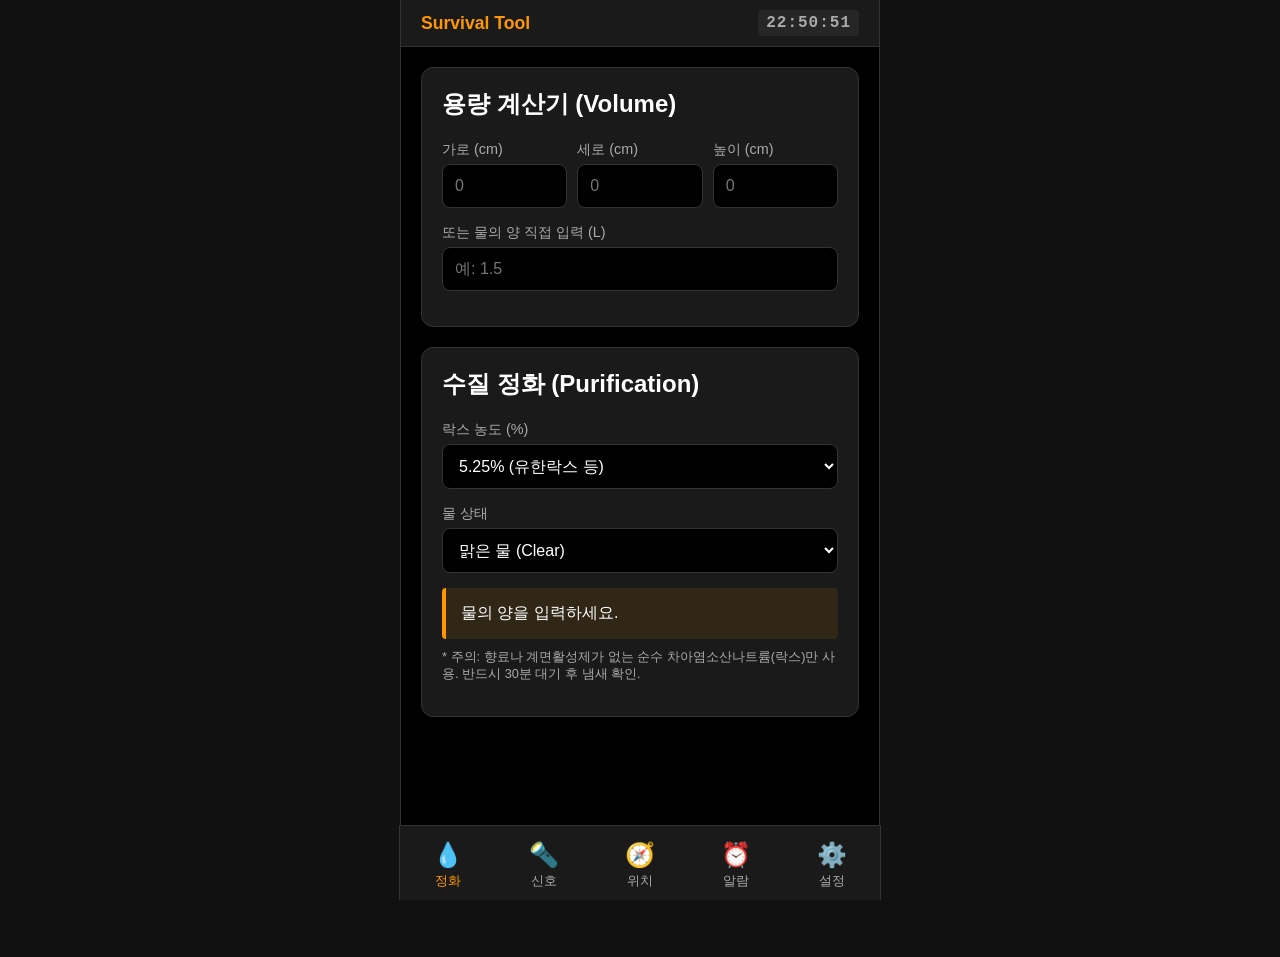
==== Survival_tool/index.html @ 7bf798a5 "Move Survival_tool contents to its own folder in Product-Builder_No2" ====
<!DOCTYPE html>
<html lang="ko">

<head>
    <meta charset="UTF-8">
    <meta name="viewport" content="width=device-width, initial-scale=1.0, maximum-scale=1.0, user-scalable=no">
    <title>All-in-One Survival Web Tool</title>
    <meta name="theme-color" content="#1a1a1a">
    <link rel="manifest" href="manifest.json">
    <style>
        :root {
            --bg-color: #000000;
            --surface-color: #1a1a1a;
            --primary-color: #ff9800;
            --text-primary: #ffffff;
            --text-secondary: #aaaaaa;
            --border-color: #333333;
            --danger-color: #f44336;
        }

        /* 토스트 알림 */
        .toast-container {
            position: fixed;
            top: 80px;
            left: 50%;
            transform: translateX(-50%);
            z-index: 10000;
            pointer-events: none;
        }

        .toast {
            background: rgba(255, 152, 0, 0.95);
            color: #000;
            padding: 12px 24px;
            border-radius: 10px;
            font-weight: bold;
            font-size: 1rem;
            text-align: center;
            margin-bottom: 8px;
            animation: toastIn 0.25s ease-out forwards;
            box-shadow: 0 4px 20px rgba(255, 152, 0, 0.4);
            pointer-events: auto;
            cursor: pointer;
            transition: opacity 0.3s, transform 0.3s;
        }

        @keyframes toastIn {
            from {
                opacity: 0;
                transform: translateY(-20px);
            }

            to {
                opacity: 1;
                transform: translateY(0);
            }
        }

        @keyframes toastOut {
            from {
                opacity: 1;
            }

            to {
                opacity: 0;
                transform: translateY(-20px);
            }
        }

        body {
            margin: 0;
            padding: 0;
            background-color: var(--bg-color);
            color: var(--text-primary);
            font-family: -apple-system, BlinkMacSystemFont, "Segoe UI", Roboto, Helvetica, Arial, sans-serif;
            padding-bottom: 70px;
            overflow-x: hidden;
            transition: background-color 0.1s;
        }

        .flash-active {
            background-color: #ffffff !important;
            color: #000000 !important;
        }

        .strobe-overlay {
            position: fixed;
            top: 0;
            left: 0;
            width: 100vw;
            height: 100vh;
            background-color: #000000;
            z-index: 9999;
            display: none;
            cursor: pointer;
        }

        .strobe-overlay.active {
            display: block;
        }

        .strobe-overlay.flash {
            background-color: #ffffff;
        }

        h1,
        h2,
        h3 {
            margin-top: 0;
        }

        header {
            background-color: var(--surface-color);
            padding: 10px 20px;
            border-bottom: 1px solid var(--border-color);
            position: sticky;
            top: 0;
            z-index: 100;
            max-width: 480px;
            margin: 0 auto;
            box-sizing: border-box;
        }

        .header-inner {
            display: flex;
            justify-content: space-between;
            align-items: center;
        }

        header h1 {
            margin: 0;
            font-size: 1.1rem;
            color: var(--primary-color);
            white-space: nowrap;
        }

        .header-clock {
            font-family: 'Courier New', Courier, monospace;
            font-size: 1rem;
            color: var(--text-secondary);
            font-weight: bold;
            background: rgba(255, 255, 255, 0.05);
            padding: 4px 8px;
            border-radius: 4px;
            letter-spacing: 1px;
        }

        .container {
            padding: 20px;
            max-width: 480px;
            margin: 0 auto;
            box-sizing: border-box;
        }

        .tab-content {
            display: none;
        }

        .tab-content.active {
            display: block;
        }

        .card {
            background-color: var(--surface-color);
            border-radius: 12px;
            padding: 20px;
            margin-bottom: 20px;
            border: 1px solid var(--border-color);
        }

        .form-group {
            margin-bottom: 15px;
        }

        label {
            display: block;
            margin-bottom: 5px;
            color: var(--text-secondary);
            font-size: 0.9rem;
        }

        input,
        select {
            width: 100%;
            padding: 12px;
            background-color: var(--bg-color);
            border: 1px solid var(--border-color);
            color: var(--text-primary);
            border-radius: 8px;
            box-sizing: border-box;
            font-size: 1rem;
        }

        input:focus,
        select:focus {
            outline: none;
            border-color: var(--primary-color);
        }

        /* 숫자 입력 화살표 제거 */
        input::-webkit-outer-spin-button,
        input::-webkit-inner-spin-button {
            -webkit-appearance: none;
            margin: 0;
        }

        input[type=number] {
            -moz-appearance: textfield;
            appearance: textfield;
        }

        button {
            background-color: var(--primary-color);
            color: #000;
            border: none;
            padding: 12px 20px;
            border-radius: 8px;
            font-size: 1rem;
            font-weight: bold;
            cursor: pointer;
            width: 100%;
            margin-top: 10px;
            box-sizing: border-box;
        }

        button:active {
            opacity: 0.8;
        }

        button.danger {
            background-color: var(--danger-color);
            color: #fff;
        }

        button.secondary {
            background-color: var(--surface-color);
            color: var(--primary-color);
            border: 1px solid var(--primary-color);
        }

        .result-box {
            margin-top: 15px;
            padding: 15px;
            background-color: rgba(255, 152, 0, 0.1);
            border-left: 4px solid var(--primary-color);
            border-radius: 4px;
        }

        .bottom-nav {
            position: fixed;
            bottom: 0;
            left: 50%;
            transform: translateX(-50%);
            width: 100%;
            max-width: 480px;
            background-color: var(--surface-color);
            display: flex;
            justify-content: space-around;
            border-top: 1px solid var(--border-color);
            z-index: 100;
            padding: 5px 0;
            padding-bottom: env(safe-area-inset-bottom, 5px);
        }

        .nav-item {
            background: none;
            border: none;
            color: var(--text-secondary);
            font-size: 0.8rem;
            padding: 10px;
            flex-grow: 1;
            display: flex;
            flex-direction: column;
            align-items: center;
            gap: 4px;
            margin: 0;
            font-weight: normal;
        }

        .nav-item.active {
            color: var(--primary-color);
        }

        .nav-icon {
            font-size: 1.5rem;
        }

        .flex-row {
            display: flex;
            gap: 10px;
        }

        .flex-row > div {
            flex: 1;
        }

        .compass-circle {
            width: 220px;
            height: 220px;
            border: 8px solid #2a2a2a;
            border-radius: 50%;
            margin: 30px auto;
            position: relative;
            background: #111;
            box-shadow: 0 10px 25px rgba(0,0,0,0.5), inset 0 0 15px rgba(255,255,255,0.05);
            display: flex;
            align-items: center;
            justify-content: center;
        }

        .compass-rose {
            position: absolute;
            width: 100%;
            height: 100%;
            border-radius: 50%;
            transition: transform 0.1s ease-out;
            pointer-events: none;
        }

        .compass-rose::before {
            content: "N";
            position: absolute;
            top: 10px;
            left: 50%;
            transform: translateX(-50%);
            color: var(--danger-color);
            font-weight: 900;
            font-size: 1.2rem;
        }

        .compass-rose::after {
            content: "S";
            position: absolute;
            bottom: 10px;
            left: 50%;
            transform: translateX(-50%);
            color: #fff;
            font-weight: 900;
            font-size: 1.2rem;
        }

        .compass-rose .east {
            position: absolute;
            right: 10px;
            top: 50%;
            transform: translateY(-50%);
            color: #fff;
            font-weight: 900;
            font-size: 1.2rem;
        }

        .compass-rose .west {
            position: absolute;
            left: 10px;
            top: 50%;
            transform: translateY(-50%);
            color: #fff;
            font-weight: 900;
            font-size: 1.2rem;
        }

        /* 고정 바늘 (상단 가이드) */
        .compass-needle {
            position: absolute;
            top: -15px;
            left: 50%;
            transform: translateX(-50%);
            width: 4px;
            height: 30px;
            background: var(--primary-color);
            z-index: 10;
            border-radius: 2px;
            box-shadow: 0 0 10px var(--primary-color);
        }

        #compass_text {
            position: absolute;
            z-index: 11;
            background: rgba(0,0,0,0.6);
            padding: 4px 10px;
            border-radius: 20px;
            font-size: 1.2rem;
            border: 1px solid rgba(255,255,255,0.2);
            color: var(--primary-color);
        }

        /* 데스크톱 보더 구별선 */
        @media (min-width: 520px) {
            body { background-color: #111; }
            .container {
                border-left: 1px solid var(--border-color);
                border-right: 1px solid var(--border-color);
                min-height: calc(100vh - 60px);
                background-color: var(--bg-color);
            }
            .bottom-nav {
                border-left: 1px solid var(--border-color);
                border-right: 1px solid var(--border-color);
            }
            header {
                border-left: 1px solid var(--border-color);
                border-right: 1px solid var(--border-color);
            }
        }

        /* 다중 알람 스타일 */
        .alarm-item {
            display: flex;
            align-items: center;
            background: rgba(255,255,255,0.05);
            padding: 10px;
            border-radius: 8px;
            margin-bottom: 8px;
            border: 1px solid var(--border-color);
            gap: 10px;
        }
        .alarm-item.dragging {
            opacity: 0.5;
            background: var(--surface-color);
        }
        .alarm-info {
            flex: 1;
            pointer-events: none;
        }
        .alarm-time {
            font-size: 1.1rem;
            font-weight: bold;
            color: var(--primary-color);
        }
        .alarm-settings-summary {
            font-size: 0.75rem;
            color: var(--text-secondary);
        }
        .drag-handle {
            cursor: grab;
            color: var(--text-secondary);
            font-size: 1.2rem;
            padding: 5px;
            user-select: none;
        }
        .drag-handle:active {
            cursor: grabbing;
        }
        .alarm-checkbox {
            width: 20px !important;
            height: 20px;
            margin: 0;
            cursor: pointer;
        }
    </style>
</head>

<body>
    <!-- 스트로보 전체 화면 오버레이 -->
    <div id="strobe_overlay" class="strobe-overlay" onclick="stopSignal()">
        <div id="strobe_text" style="position:absolute; top:40%; left:50%; transform:translate(-50%, -50%); color:#888; font-size:2.5rem; text-align:center; pointer-events:none; font-weight:bold; letter-spacing: 5px; word-break: keep-all; width:90%;"></div>
        <div style="position:absolute; top:60%; left:50%; transform:translate(-50%, -50%); color:#888; font-size:1.2rem; text-align:center; pointer-events:none; font-weight:bold;">화면을 터치하면 꺼집니다.</div>
    </div>

    <header>
        <div class="header-inner">
            <h1>Survival Tool</h1>
            <div id="current_time" class="header-clock">00:00:00</div>
        </div>
    </header>

    <div class="container">
        <!-- 1. 정화 & 용량 계산기 -->
        <div id="tab-water" class="tab-content active">
            <div class="card">
                <h2>용량 계산기 (Volume)</h2>
                <div class="flex-row">
                    <div class="form-group">
                        <label>가로 (cm)</label>
                        <input type="number" id="w_w" placeholder="0" oninput="saveAndCalcWater()">
                    </div>
                    <div class="form-group">
                        <label>세로 (cm)</label>
                        <input type="number" id="w_l" placeholder="0" oninput="saveAndCalcWater()">
                    </div>
                    <div class="form-group">
                        <label>높이 (cm)</label>
                        <input type="number" id="w_h" placeholder="0" oninput="saveAndCalcWater()">
                    </div>
                </div>
                <div class="form-group">
                    <label>또는 물의 양 직접 입력 (L)</label>
                    <input type="number" id="w_v" placeholder="예: 1.5" oninput="saveAndCalcWater(true)">
                </div>
            </div>

            <div class="card">
                <h2>수질 정화 (Purification)</h2>
                <div class="form-group">
                    <label>락스 농도 (%)</label>
                    <select id="w_c" onchange="saveAndCalcWater()">
                        <option value="4">4% (일반 가정용)</option>
                        <option value="5">5% (표준 가정용)</option>
                        <option value="5.25" selected>5.25% (유한락스 등)</option>
                        <option value="10">10%</option>
                    </select>
                </div>
                <div class="form-group">
                    <label>물 상태</label>
                    <select id="w_s" onchange="saveAndCalcWater()">
                        <option value="1">맑은 물 (Clear)</option>
                        <option value="2">탁한 물 (Cloudy)</option>
                    </select>
                </div>

                <div class="result-box" id="water_result">
                    물의 양을 입력하세요.
                </div>
                <p style="font-size: 0.8rem; color: var(--text-secondary); margin-top:10px;">* 주의: 향료나 계면활성제가 없는 순수 차아염소산나트륨(락스)만 사용. 반드시 30분 대기 후 냄새 확인.</p>
            </div>
        </div>

        <!-- 2. 신호 및 통신 -->
        <div id="tab-signal" class="tab-content">
            <div class="card">
                <h2>모스부호 (Morse Code)</h2>
                <div class="form-group">
                    <label>텍스트 입력 (영문/숫자)</label>
                    <input type="text" id="s_text" value="SOS" oninput="saveInputs()" onfocus="if(this.value==='SOS')this.value=''" style="text-transform: uppercase;">
                </div>
                <div class="form-group">
                    <label style="display:inline-flex; align-items:center; gap:6px; cursor:pointer; border:1px solid var(--border-color); border-radius:8px; padding:10px 14px; white-space:nowrap;"><input type="checkbox" id="s_repeat" onchange="saveInputs()">반복 재생 (Loop)</label>
                </div>
                <div class="result-box" id="s_morse_result" style="font-size: 1.5rem; letter-spacing: 2px; word-wrap: break-word;"></div>
                
                <div class="flex-row">
                    <button onclick="playMorse(false)">🎵 Sound</button>
                    <button onclick="playMorse(true)">💡 Light</button>
                </div>
                <button class="secondary" onclick="stopSignal()">⏹ STOP</button>
            </div>

            <div class="card">
                <h2>긴급 스트로보 (Strobe)</h2>
                <button class="danger" onclick="toggleStrobe()" id="btn_strobe">🚨 SOS 스트로보 시작</button>
                <p style="font-size: 0.8rem; color: var(--text-secondary); margin-top:10px;">* 경고: 광과민성 발작을 유발할 수 있습니다. (Wake Lock 작동)</p>
            </div>

            <div class="card">
                <h2>비콘 모드 (Beacon)</h2>
                <div class="flex-row">
                    <div class="form-group">
                        <label>간격 (초)</label>
                        <input type="number" id="s_beacon_interval" value="3" min="1" oninput="saveInputs()">
                    </div>
                    <div class="form-group">
                        <label>횟수 (회)</label>
                        <input type="number" id="s_beacon_count" value="1" min="1" oninput="saveInputs()">
                    </div>
                </div>
                <button class="secondary" onclick="toggleBeacon()" id="btn_beacon">📡 비콘 모드 시작</button>
                <p style="font-size: 0.8rem; color: var(--text-secondary); margin-top:10px;">* 위치 표시를 위해 일정 간격으로 강력한 섬광을 내보냅니다.</p>
            </div>
        </div>

        <!-- 3. 천체 및 위치 -->
        <div id="tab-nav" class="tab-content">
            <div class="card">
                <h2>디지털 나침반</h2>
                <div class="compass-circle">
                    <div class="compass-needle"></div>
                    <div class="compass-rose" id="compass_rose">
                        <div class="east">E</div>
                        <div class="west">W</div>
                    </div>
                    <span id="compass_text">---°</span>
                </div>
                <button onclick="startCompass()" id="btn_compass">나침반 (권한요청)</button>
            </div>

            <div class="card">
                <h2>일출/일몰 & 월출/월몰</h2>
                <div class="flex-row">
                    <div class="form-group">
                        <label>위도 (Latitude)</label>
                        <input type="number" id="n_lat" placeholder="37.56" oninput="saveInputs()">
                    </div>
                    <div class="form-group">
                        <label>경도 (Longitude)</label>
                        <input type="number" id="n_lng" placeholder="126.97" oninput="saveInputs()">
                    </div>
                </div>
                <button class="secondary" onclick="getLocation()">📍 현재 위치</button>
                <button onclick="calcSunMoon()">계산하기</button>
                <div class="result-box" id="sun_result">
                    위치 정보를 입력하세요.
                </div>
            </div>

            <div class="card">
                <h2>단위 변환기</h2>
                <div class="form-group">
                    <label>분류</label>
                    <select id="c_category" onchange="updateUnitOptions()">
                        <option value="temp">온도 (Temperature)</option>
                        <option value="length">거리 (Length)</option>
                        <option value="weight">무게 (Weight)</option>
                        <option value="volume">부피 (Volume)</option>
                    </select>
                </div>
                <div class="flex-row" style="align-items: center;">
                    <div class="form-group" style="margin-bottom:0; flex:1;">
                        <input type="number" id="c_val_from" placeholder="값" oninput="convertUnit()">
                    </div>
                    <div class="form-group" style="margin-bottom:0; flex:1;">
                        <select id="c_unit_from" onchange="convertUnit()"></select>
                    </div>
                </div>
                <div style="text-align:center; padding: 10px 0; color:var(--primary-color);">▼</div>
                <div class="flex-row" style="align-items: center;">
                    <div class="form-group" style="margin-bottom:0; flex:1;">
                        <input type="text" id="c_val_to" placeholder="결과" readonly style="background-color:var(--surface-color);">
                    </div>
                    <div class="form-group" style="margin-bottom:0; flex:1;">
                        <select id="c_unit_to" onchange="convertUnit()"></select>
                    </div>
                </div>
            </div>
        </div>

        <!-- 4. 알람 시스템 -->
        <div id="tab-alert" class="tab-content">
            <div class="card">
                <h2>⏱ 타이머 (Timer)</h2>
                <div class="flex-row">
                    <div class="form-group" style="flex: 1;">
                        <label>시</label>
                        <input type="number" id="a_h" value="0" min="0" oninput="saveInputs()">
                    </div>
                    <div class="form-group" style="flex: 1;">
                        <label>분</label>
                        <input type="number" id="a_m" value="0" min="0" oninput="saveInputs()">
                    </div>
                    <div class="form-group" style="flex: 1;">
                        <label>초</label>
                        <input type="number" id="a_s" value="0" min="0" oninput="saveInputs()">
                    </div>
                    <div class="form-group" style="flex: 1.5;">
                        <label style="white-space: nowrap;">알람길이(초)</label>
                        <input type="number" id="t_duration" value="2" min="1" oninput="saveInputs()">
                    </div>
                </div>
                <div class="flex-row" style="margin-top:10px;">
                    <div class="form-group" style="flex:1;">
                        <label>소리</label>
                        <select id="t_sound" onchange="saveInputs()">
                            <option value="none">음소거</option>
                            <option value="siren" selected>사이렌</option>
                            <option value="beep_fast">빠른 비프음</option>
                            <option value="beep_slow">느린 비프음</option>
                        </select>
                    </div>
                    <div class="form-group" style="flex:1;">
                        <label>진동</label>
                        <select id="t_vibe" onchange="saveInputs()">
                            <option value="none">진동 끄기</option>
                            <option value="long" selected>긴 진동</option>
                            <option value="short">짧은 진동</option>
                            <option value="sos">SOS 패턴</option>
                        </select>
                    </div>
                </div>
                <div class="flex-row" style="margin-top:10px; align-items: center;">
                    <label style="display:inline-flex; align-items:center; gap:6px; cursor:pointer; border:1px solid var(--border-color); border-radius:8px; padding:10px 14px; white-space:nowrap; flex:none;"><input type="checkbox" id="a_repeat" onchange="saveInputs()">반복설정</label>
                    <div class="form-group" style="margin-bottom:0; flex:1; margin-left:10px;">
                        <label style="font-size:0.75rem; margin-bottom:2px;">인터벌(초)</label>
                        <input type="number" id="t_interval" value="0" min="0" oninput="saveInputs()" style="padding: 8px;">
                    </div>
                </div>
                <div class="result-box" id="timer_display_box" style="font-size: 2rem; text-align: center; font-weight: bold; display: flex; align-items: center; justify-content: center; gap: 15px;">
                    <span id="timer_status" style="font-size: 0.9rem; color: var(--text-secondary); letter-spacing: 1px;">READY</span>
                    <span id="timer_display">00:00:00</span>
                </div>
                <div class="flex-row">
                    <button onclick="startTimer()" id="btn_timer_start">시작</button>
                    <button class="secondary" onclick="stopTimer()" style="white-space:nowrap;">정지/초기화</button>
                    <button class="secondary" onclick="playAlarmSound('timer', true)" style="width:auto; flex:none; padding:12px 14px;">🔊</button>
                </div>
            </div>

            <div class="card">
                <h2>⏰ 특정 시간 알람</h2>
                <div class="flex-row">
                    <div class="form-group" style="flex:2;">
                        <label>시간 설정</label>
                        <input type="time" id="a_time" oninput="saveInputs()">
                    </div>
                    <div class="form-group" style="flex:1;">
                        <label style="white-space: nowrap;">알람길이(초)</label>
                        <input type="number" id="a_duration" value="2" min="1" oninput="saveInputs()">
                    </div>
                </div>
                <div class="flex-row" style="margin-top:10px;">
                    <div class="form-group" style="flex:1;">
                        <label>소리</label>
                        <select id="a_sound" onchange="saveInputs()">
                            <option value="none">음소거</option>
                            <option value="siren">사이렌</option>
                            <option value="beep_fast" selected>빠른 비프음</option>
                            <option value="beep_slow">느린 비프음</option>
                        </select>
                    </div>
                    <div class="form-group" style="flex:1;">
                        <label>진동</label>
                        <select id="a_vibe" onchange="saveInputs()">
                            <option value="none">진동 끄기</option>
                            <option value="long">긴 진동</option>
                            <option value="short" selected>짧은 진동</option>
                            <option value="sos">SOS 패턴</option>
                        </select>
                    </div>
                </div>
                <div class="flex-row">
                    <button onclick="addAlarm()" style="flex:1;">➕ 추가</button>
                    <button class="danger" onclick="deleteSelectedAlarms()" style="flex:1;">🗑 삭제</button>
                    <button class="secondary" onclick="playAlarmSound('alarm', true)" style="width:auto; flex:none; padding:12px 14px;">🔊</button>
                </div>
                <div id="alarm_list" style="margin-top:15px;"></div>
                <div class="result-box" id="alarm_status" style="display:none;"></div>
            </div>
        </div>

        <!-- 5. 설정 및 백업 (Settings) -->
        <div id="tab-settings" class="tab-content">
            <div class="card">
                <h2>데이터 백업 및 복구</h2>
                <p style="font-size: 0.9rem; color: var(--text-secondary);">인터넷 연결이 끊겼을 때를 대비해 설정과 위치 정보를 기기에 백업합니다.</p>
                <button onclick="exportData()">💾 JSON 내보내기 (Export)</button>
                <button class="secondary" onclick="document.getElementById('import_file').click()">📂 JSON 가져오기 (Import)</button>
                <input type="file" id="import_file" style="display: none;" accept=".json" onchange="importData(event)">
            </div>

            <div class="card">
                <h2>초기화</h2>
                <button class="danger" onclick="clearData()">⚠️ 로컬 데이터 삭제</button>
            </div>

            <div style="text-align:center; color:var(--text-secondary); font-size:0.8rem; margin-top:20px;">
                Offline First Web Tool<br>No CDN, No External Requests.
            </div>
        </div>
    </div>

    <!-- 하단 탭 바 -->
    <nav class="bottom-nav">
        <button class="nav-item active" onclick="switchTab('tab-water', this)">
            <span class="nav-icon">💧</span>
            <span>정화</span>
        </button>
        <button class="nav-item" onclick="switchTab('tab-signal', this)">
            <span class="nav-icon">🔦</span>
            <span>신호</span>
        </button>
        <button class="nav-item" onclick="switchTab('tab-nav', this)">
            <span class="nav-icon">🧭</span>
            <span>위치</span>
        </button>
        <button class="nav-item" onclick="switchTab('tab-alert', this)">
            <span class="nav-icon">⏰</span>
            <span>알람</span>
        </button>
        <button class="nav-item" onclick="switchTab('tab-settings', this)">
            <span class="nav-icon">⚙️</span>
            <span>설정</span>
        </button>
    </nav>

    <!-- 오디오 컨텍스트용 -->
    <script>
        // === 서비스 워커 등록 (PWA) ===
        if ('serviceWorker' in navigator) {
            window.addEventListener('load', () => {
                navigator.serviceWorker.register('./sw.js').catch(err => console.log('SW failed', err));
            });
        }

        // === 실시간 시계 (24H) ===
        function updateClock() {
            const now = new Date();
            const h = String(now.getHours()).padStart(2, '0');
            const m = String(now.getMinutes()).padStart(2, '0');
            const s = String(now.getSeconds()).padStart(2, '0');
            const timeStr = `${h}:${m}:${s}`;
            const clockEl = document.getElementById('current_time');
            if (clockEl) clockEl.innerText = timeStr;
        }
        setInterval(updateClock, 1000);
        updateClock();

        // === 상태 관리 (LocalStorage) ===
        let appData = {};
        const DATA_KEY = 'survival_data';

        function loadData() {
            const saved = localStorage.getItem(DATA_KEY);
            if (saved) {
                try {
                    appData = JSON.parse(saved);
                    appData.alarms = appData.alarms || [];
                    const inputs = ['w_w', 'w_l', 'w_h', 'w_v', 'w_c', 'w_s', 's_text', 'n_lat', 'n_lng', 'c_category', 'c_val_from', 'a_h', 'a_m', 'a_s', 'a_time', 't_sound', 't_vibe', 'a_sound', 'a_vibe', 't_duration', 'a_duration', 't_interval', 's_beacon_interval', 's_beacon_count'];
                    inputs.forEach(id => {
                        if (appData[id] !== undefined) {
                            const el = document.getElementById(id);
                            if (el) el.value = appData[id];
                        }
                    });
                    if (appData['a_repeat'] !== undefined) {
                        document.getElementById('a_repeat').checked = appData['a_repeat'];
                    }
                    if (appData['s_repeat'] !== undefined) {
                        document.getElementById('s_repeat').checked = appData['s_repeat'];
                    }
                    if (appData['c_category']) {
                        updateUnitOptions(true);
                        if (appData['c_unit_from']) document.getElementById('c_unit_from').value = appData['c_unit_from'];
                        if (appData['c_unit_to']) document.getElementById('c_unit_to').value = appData['c_unit_to'];
                        convertUnit();
                    }
                    saveAndCalcWater();
                    updateMorseText();
                    renderAlarms();
                } catch (e) { }
            }
        }

        function saveInputs() {
            const inputs = ['w_w', 'w_l', 'w_h', 'w_v', 'w_c', 'w_s', 's_text', 'n_lat', 'n_lng', 'c_category', 'c_val_from', 'c_unit_from', 'c_unit_to', 'a_h', 'a_m', 'a_s', 'a_time', 't_sound', 't_vibe', 'a_sound', 'a_vibe', 't_duration', 'a_duration', 't_interval', 's_beacon_interval', 's_beacon_count'];
            inputs.forEach(id => {
                const el = document.getElementById(id);
                if (el) appData[id] = el.value;
            });
            appData['a_repeat'] = document.getElementById('a_repeat').checked;
            appData['s_repeat'] = document.getElementById('s_repeat').checked;
            appData['alarms'] = appData['alarms'] || [];
            localStorage.setItem(DATA_KEY, JSON.stringify(appData));
        }

        // === 탭 전환 로직 ===
        function switchTab(tabId, btn) {
            document.querySelectorAll('.tab-content').forEach(el => el.classList.remove('active'));
            document.querySelectorAll('.nav-item').forEach(el => el.classList.remove('active'));
            document.getElementById(tabId).classList.add('active');
            btn.classList.add('active');
        }

        // === A. 정화 (Water) 로직 ===
        function saveAndCalcWater(directVolume = false) {
            saveInputs();
            const w = parseFloat(appData.w_w) || 0;
            const l = parseFloat(appData.w_l) || 0;
            const h = parseFloat(appData.w_h) || 0;
            let v = parseFloat(appData.w_v) || 0;

            if (!directVolume && w && l && h) {
                v = (w * l * h) / 1000;
                document.getElementById('w_v').value = v.toFixed(2);
                appData.w_v = v;
                localStorage.setItem(DATA_KEY, JSON.stringify(appData));
            }

            if (v <= 0) {
                document.getElementById('water_result').innerHTML = "물의 양을 입력하세요.";
                return;
            }

            const conc = parseFloat(appData.w_c) || 5.25;
            const cloudy = parseInt(appData.w_s) === 2;

            // 타겟 PPM: 맑은물 4ppm, 탁한물 8ppm
            const targetPPM = cloudy ? 8 : 4;

            // 계산: 필요 락스 양(ml) = (V * targetPPM) / (conc * 10)
            const mlNeeded = (v * targetPPM) / (conc * 10);
            const dropsNeeded = mlNeeded * 20; // 1ml ≒ 20 drops

            document.getElementById('water_result').innerHTML = `
                <strong>총 물의 양:</strong> ${v.toFixed(2)} L<br>
                <strong>필요 락스 양:</strong> 약 ${dropsNeeded.toFixed(1)} 방울 (${mlNeeded.toFixed(2)} ml)
            `;
        }

        // === B. 신호 (Signal) 로직 ===
        const MORSE_MAP = {
            'A': '.-', 'B': '-...', 'C': '-.-.', 'D': '-..', 'E': '.', 'F': '..-.', 'G': '--.', 'H': '....', 'I': '..', 'J': '.---',
            'K': '-.-', 'L': '.-..', 'M': '--', 'N': '-.', 'O': '---', 'P': '.--.', 'Q': '--.-', 'R': '.-.', 'S': '...', 'T': '-',
            'U': '..-', 'V': '...-', 'W': '.--', 'X': '-..-', 'Y': '-.--', 'Z': '--..',
            '1': '.----', '2': '..---', '3': '...--', '4': '....-', '5': '.....', '6': '-....', '7': '--...', '8': '---..', '9': '----.', '0': '-----',
            ' ': ' '
        };

        document.getElementById('s_text').addEventListener('input', function () {
            saveInputs();
            updateMorseText();
        });

        function updateMorseText() {
            const txt = (document.getElementById('s_text').value || "").toUpperCase();
            let morse = '';
            for (let c of txt) {
                if (MORSE_MAP[c]) morse += MORSE_MAP[c] + ' ';
                else if (c === ' ') morse += '  '; // 단어 띄어쓰기 표시
            }
            document.getElementById('s_morse_result').innerText = morse;
        }

        let signalTimeout;
        let wakeLock = null;
        let isSignaling = false;
        let strobeActive = false;

        // Web Audio Context
        let audioCtx = null;

        async function requestWakeLock() {
            if ('wakeLock' in navigator) {
                try {
                    wakeLock = await navigator.wakeLock.request('screen');
                } catch (err) { console.log('WakeLock Error:', err); }
            }
        }

        function releaseWakeLock() {
            if (wakeLock !== null) {
                wakeLock.release().then(() => wakeLock = null);
            }
        }

        function initAudio() {
            if (!audioCtx) {
                audioCtx = new (window.AudioContext || window.webkitAudioContext)();
            }
            if (audioCtx.state === 'suspended') {
                audioCtx.resume();
            }
        }

        function beep(duration) {
            if (!audioCtx) return;
            const osc = audioCtx.createOscillator();
            const gain = audioCtx.createGain();
            osc.connect(gain);
            gain.connect(audioCtx.destination);
            osc.type = 'sine';
            osc.frequency.value = 800; // 800Hz Hz beep

            // 부드러운 시작/종료로 팝(Pop) 노이즈 방지
            const t = audioCtx.currentTime;
            gain.gain.setValueAtTime(0, t);
            gain.gain.linearRampToValueAtTime(1, t + 0.01);
            gain.gain.setValueAtTime(1, t + (duration / 1000) - 0.01);
            gain.gain.linearRampToValueAtTime(0, t + (duration / 1000));

            osc.start(t);
            osc.stop(t + (duration / 1000));
        }

        function flashBg(duration) {
            document.body.classList.add('flash-active');
            setTimeout(() => {
                document.body.classList.remove('flash-active');
            }, duration);
        }

        function stopSignal() {
            isSignaling = false;
            strobeActive = false;
            beaconActive = false;
            clearTimeout(signalTimeout);
            document.body.classList.remove('flash-active');
            releaseWakeLock();
            document.getElementById('btn_strobe').innerText = "🚨 SOS 스트로보 시작";
            document.getElementById('btn_beacon').innerText = "📡 비콘 모드 시작";
            const overlay = document.getElementById('strobe_overlay');
            if (overlay) overlay.classList.remove('active', 'flash');
        }

        function playMorse(useFlash) {
            stopSignal();
            if (useFlash) requestWakeLock();
            if (!useFlash) initAudio();

            const txt = (document.getElementById('s_text').value || "").toUpperCase();
            if (!txt) return;

            isSignaling = true;
            const unitTime = 120; // 1단위 (ms) - 국제 표준 WPM에 가깝게 조절
            let sequence = [];

            for (let i = 0; i < txt.length; i++) {
                const c = txt[i];
                if (c === ' ') {
                    sequence.push({ on: false, dur: unitTime * 7 }); // 단어 사이 7단위 공백
                    continue;
                }
                const m = MORSE_MAP[c];
                if (!m) continue;

                for (let j = 0; j < m.length; j++) {
                    const symbol = m[j];
                    if (symbol === '.') sequence.push({ on: true, dur: unitTime });
                    if (symbol === '-') sequence.push({ on: true, dur: unitTime * 3 });

                    // 같은 글자 내의 기호 사이: 1단위 공백
                    if (j < m.length - 1) {
                        sequence.push({ on: false, dur: unitTime });
                    }
                }
                // 글자와 글자 사이: 3단위 공백
                if (i < txt.length - 1 && txt[i + 1] !== ' ') {
                    sequence.push({ on: false, dur: unitTime * 3 });
                }
            }

            let idx = 0;
            // 오버레이 사용 준비 (시각적 모스부호일 경우 오버레이 사용)
            const overlay = document.getElementById('strobe_overlay');
            if (useFlash) {
                document.getElementById('strobe_text').innerText = txt;
                overlay.classList.add('active');
                overlay.classList.remove('flash');
            }

            function runSeq() {
                if (!isSignaling) {
                    if (useFlash) overlay.classList.remove('active', 'flash');
                    return;
                }
                if (idx >= sequence.length) {
                    if (document.getElementById('s_repeat').checked) {
                        idx = 0;
                        signalTimeout = setTimeout(runSeq, unitTime * 7); // 반복 시 단어 간 공백만큼 대기
                        return;
                    }
                    stopSignal();
                    return;
                }
                const s = sequence[idx];
                if (s.on) {
                    if (useFlash) {
                        overlay.classList.add('flash');
                        setTimeout(() => overlay.classList.remove('flash'), s.dur);
                    }
                    else beep(s.dur);
                }
                idx++;
                signalTimeout = setTimeout(runSeq, s.dur);
            }
            runSeq();
        }

        // Strobe Logic
        function toggleStrobe() {
            const btn = document.getElementById('btn_strobe');
            const overlay = document.getElementById('strobe_overlay');
            if (isSignaling && strobeActive) {
                stopSignal();
                strobeActive = false;
                overlay.classList.remove('active');
                btn.innerText = "🚨 SOS 스트로보 시작";
            } else {
                stopSignal();
                requestWakeLock();
                isSignaling = true;
                strobeActive = true;
                document.getElementById('strobe_text').innerText = "SOS STROBE";
                overlay.classList.add('active');
                btn.innerText = "🚨 스트로보 정지";

                function runStrobe() {
                    if (!isSignaling || !strobeActive) {
                        overlay.classList.remove('active');
                        return;
                    }
                    overlay.classList.toggle('flash');
                    signalTimeout = setTimeout(runStrobe, 50);
                }
                runStrobe();
            }
        }

        let beaconActive = false;
        function toggleBeacon() {
            const btn = document.getElementById('btn_beacon');
            const overlay = document.getElementById('strobe_overlay');

            if (isSignaling && beaconActive) {
                stopSignal();
            } else {
                stopSignal();
                requestWakeLock();
                isSignaling = true;
                beaconActive = true;
                document.getElementById('strobe_text').innerText = "BEACON MODE";
                overlay.classList.add('active');
                btn.innerText = "⏹ 비콘 중지";

                function runBeacon() {
                    if (!isSignaling || !beaconActive) {
                        overlay.classList.remove('active');
                        return;
                    }

                    const count = parseInt(appData.s_beacon_count) || 1;
                    let currentFlash = 0;

                    function doBurst() {
                        if (!isSignaling || !beaconActive) return;

                        overlay.classList.add('flash');
                        setTimeout(() => {
                            overlay.classList.remove('flash');
                            currentFlash++;
                            if (currentFlash < count) {
                                // 섬광 사이 짧은 간격 (0.15초)
                                signalTimeout = setTimeout(doBurst, 150);
                            } else {
                                // 버스트 완료 후 설정된 간격만큼 대기
                                const interval = (parseInt(appData.s_beacon_interval) || 3) * 1000;
                                signalTimeout = setTimeout(runBeacon, interval);
                            }
                        }, 100); // 섬광 지속 시간 0.1초
                    }
                    doBurst();
                }
                runBeacon();
            }
        }

        // === C. 위치 및 천체 (Nav) 로직 ===
        // Compass
        let compassWatchId = null;
        let currentRotation = 0;
        let lastHeading = 0;

        function startCompass() {
            if (typeof DeviceOrientationEvent !== 'undefined' && typeof DeviceOrientationEvent.requestPermission === 'function') {
                DeviceOrientationEvent.requestPermission()
                    .then(response => {
                        if (response == 'granted') {
                            window.addEventListener('deviceorientation', handleOrientation);
                        }
                    }).catch(console.error);
            } else {
                window.addEventListener('deviceorientationabsolute', handleOrientation);
                window.addEventListener('deviceorientation', handleOrientation);
            }
            document.getElementById('btn_compass').innerText = "나침반 작동중...";
        }

        function handleOrientation(e) {
            let heading = e.webkitCompassHeading || Math.abs(e.alpha - 360);
            if (heading != null) {
                // 최단 경로 회전 로직 (359 -> 0도 시 반대 회전 방지)
                let diff = heading - lastHeading;
                if (diff > 180) diff -= 360;
                else if (diff < -180) diff += 360;

                currentRotation += diff;
                lastHeading = heading;

                const rose = document.getElementById('compass_rose');
                if (rose) rose.style.transform = `rotate(${-currentRotation}deg)`;
                document.getElementById('compass_text').innerText = `${Math.round(heading)}°`;
            }
        }

        function getLocation() {
            if (navigator.geolocation) {
                navigator.geolocation.getCurrentPosition((pos) => {
                    document.getElementById('n_lat').value = pos.coords.latitude.toFixed(4);
                    document.getElementById('n_lng').value = pos.coords.longitude.toFixed(4);
                    saveInputs();
                    calcSunMoon();
                }, (err) => {
                    alert("위치 정보를 가져올 수 없습니다.");
                }, { enableHighAccuracy: true, timeout: 5000, maximumAge: 0 });
            }
        }

        function calcSunMoon() {
            saveInputs();
            const lat = parseFloat(appData.n_lat);
            const lng = parseFloat(appData.n_lng);
            if (isNaN(lat) || isNaN(lng)) return;

            const res = getSunriseSunset(lat, lng, new Date());
            const moon = getMoonPhaseAndTimes(new Date());

            document.getElementById('sun_result').innerHTML = `
                <strong>일출:</strong> ${res.sunrise}<br>
                <strong>일몰:</strong> ${res.sunset}<br><br>
                <strong>월령(달 위상):</strong> ${moon.phaseName}<br>
                <strong>월출(대략):</strong> ${moon.rise}<br>
                <strong>월몰(대략):</strong> ${moon.set}
            `;
        }

        // Simplified Sunrise/Sunset Algorithm
        function getSunriseSunset(lat, lng, date) {
            const d = new Date(date);
            const startOfYear = new Date(d.getFullYear(), 0, 0);
            const diff = d - startOfYear;
            const dayOfYear = Math.floor(diff / 86400000);
            const rad = Math.PI / 180;

            const declination = 23.45 * Math.sin(rad * (360 / 365) * (dayOfYear - 81));
            const eqTime = 9.87 * Math.sin(2 * rad * (360 / 365) * (dayOfYear - 81)) - 7.53 * Math.cos(rad * (360 / 365) * (dayOfYear - 81)) - 1.5 * Math.sin(rad * (360 / 365) * (dayOfYear - 81));

            let cosHA = -Math.tan(lat * rad) * Math.tan(declination * rad);
            if (cosHA > 1) return { sunrise: "백야/극야", sunset: "백야/극야" };
            if (cosHA < -1) return { sunrise: "백야/극야", sunset: "백야/극야" };

            const ha = Math.acos(cosHA) / rad;
            const solarNoon = 12 - (lng / 15) - (eqTime / 60);

            const formatTime = (hoursUTC) => {
                const dateObj = new Date(date);
                const h = Math.floor(hoursUTC);
                const m = Math.floor((hoursUTC - h) * 60);
                dateObj.setUTCHours(h, m, 0, 0);
                return dateObj.toLocaleTimeString('ko-KR', { hour: '2-digit', minute: '2-digit', hour12: false });
            };

            return {
                sunrise: formatTime(solarNoon - (ha / 15)),
                sunset: formatTime(solarNoon + (ha / 15))
            };
        }

        // Approximate Moon Phase and Rise/Set
        function getMoonPhaseAndTimes(date) {
            const d = new Date(date);
            const knownNewMoon = new Date(Date.UTC(2024, 0, 11, 11, 57));
            const diff = d - knownNewMoon;
            const lunarCycle = 29.53058867 * 86400000;
            let phase = (diff % lunarCycle) / lunarCycle;
            if (phase < 0) phase += 1;

            let phaseName = "";
            if (phase < 0.05 || phase > 0.95) phaseName = "🌑 삭 (밤새 관측 불가)";
            else if (phase < 0.2) phaseName = "🌒 초승달";
            else if (phase < 0.3) phaseName = "🌓 상현달";
            else if (phase < 0.45) phaseName = "🌔 상현망간";
            else if (phase < 0.55) phaseName = "🌕 보름달 (밤새 관측)";
            else if (phase < 0.7) phaseName = "🌖 하현망간";
            else if (phase < 0.8) phaseName = "🌗 하현달";
            else phaseName = "🌘 그믐달";

            let transitHour = (12 + 24 * phase) % 24;
            let riseHour = (transitHour - 6 + 24) % 24;
            let setHour = (transitHour + 6) % 24;

            const formatTime = (h) => {
                const hh = Math.floor(h);
                const mm = Math.floor((h - hh) * 60);
                return `${String(hh).padStart(2, '0')}:${String(mm).padStart(2, '0')} (오차 ±2시간)`;
            };

            return { phaseName: phaseName, rise: formatTime(riseHour), set: formatTime(setHour) };
        }

        // Unit Converter
        const UNIT_DATA = {
            temp: [
                { id: 'C', name: 'Celsius (°C)' },
                { id: 'F', name: 'Fahrenheit (°F)' },
                { id: 'K', name: 'Kelvin (K)' }
            ],
            length: [
                { id: 'm', name: 'Meter (m)', factor: 1 },
                { id: 'km', name: 'Kilometer (km)', factor: 1000 },
                { id: 'cm', name: 'Centimeter (cm)', factor: 0.01 },
                { id: 'mm', name: 'Millimeter (mm)', factor: 0.001 },
                { id: 'mile', name: 'Mile (mi)', factor: 1609.344 },
                { id: 'yard', name: 'Yard (yd)', factor: 0.9144 },
                { id: 'foot', name: 'Foot (ft)', factor: 0.3048 },
                { id: 'inch', name: 'Inch (in)', factor: 0.0254 }
            ],
            weight: [
                { id: 'g', name: 'Gram (g)', factor: 1 },
                { id: 'kg', name: 'Kilogram (kg)', factor: 1000 },
                { id: 'mg', name: 'Milligram (mg)', factor: 0.001 },
                { id: 'lb', name: 'Pound (lb)', factor: 453.59237 },
                { id: 'oz', name: 'Ounce (oz)', factor: 28.34952 }
            ],
            volume: [
                { id: 'L', name: 'Liter (L)', factor: 1 },
                { id: 'ml', name: 'Milliliter (ml)', factor: 0.001 },
                { id: 'gal', name: 'US Gallon (gal)', factor: 3.78541 },
                { id: 'floz', name: 'US Fl.Ounce (fl oz)', factor: 0.0295735 }
            ]
        };

        function updateUnitOptions(isRestore = false) {
            const cat = document.getElementById('c_category').value;
            const fromSelect = document.getElementById('c_unit_from');
            const toSelect = document.getElementById('c_unit_to');

            let optionsHTML = '';
            UNIT_DATA[cat].forEach(u => {
                optionsHTML += `<option value="${u.id}">${u.name}</option>`;
            });

            fromSelect.innerHTML = optionsHTML;
            toSelect.innerHTML = optionsHTML;

            if (!isRestore) {
                if (UNIT_DATA[cat].length > 1) toSelect.selectedIndex = 1;
                convertUnit();
            }
        }

        function convertUnit() {
            saveInputs();
            const valFrom = parseFloat(document.getElementById('c_val_from').value);
            if (isNaN(valFrom)) {
                document.getElementById('c_val_to').value = '';
                return;
            }

            const cat = document.getElementById('c_category').value;
            const unitFrom = document.getElementById('c_unit_from').value;
            const unitTo = document.getElementById('c_unit_to').value;

            let result = 0;

            if (cat === 'temp') {
                let tempInC = valFrom;
                if (unitFrom === 'F') tempInC = (valFrom - 32) * 5 / 9;
                else if (unitFrom === 'K') tempInC = valFrom - 273.15;

                if (unitTo === 'C') result = tempInC;
                else if (unitTo === 'F') result = (tempInC * 9 / 5) + 32;
                else if (unitTo === 'K') result = tempInC + 273.15;
            } else {
                const units = UNIT_DATA[cat];
                const factorFrom = units.find(u => u.id === unitFrom).factor;
                const factorTo = units.find(u => u.id === unitTo).factor;

                const baseValue = valFrom * factorFrom;
                result = baseValue / factorTo;
            }

            let resStr = parseFloat(result.toFixed(6)).toString();
            document.getElementById('c_val_to').value = resStr;
        }

        // === D. 알림 시스템 (Alert) ===
        let timerInterval;
        let totalSeconds = 0;
        let isResting = false;

        function startTimer() {
            stopTimer();
            initAudio();
            saveInputs();
            isResting = false;
            runTimerStep();
        }

        function runTimerStep() {
            clearInterval(timerInterval);

            if (!isResting) {
                const h = parseInt(appData.a_h) || 0;
                const m = parseInt(appData.a_m) || 0;
                const s = parseInt(appData.a_s) || 0;
                totalSeconds = (h * 3600) + (m * 60) + s;
                document.getElementById('timer_status').innerText = "WORK";
                document.getElementById('timer_status').style.color = "var(--primary-color)";
                showToast("활동(WORK) 시작!", 2000);
            } else {
                totalSeconds = parseInt(appData.t_interval) || 0;
                document.getElementById('timer_status').innerText = "REST";
                document.getElementById('timer_status').style.color = "#2196F3";
                showToast("휴식(REST) 시작!", 5000);
            }

            if (totalSeconds <= 0 && !isResting) {
                stopTimer();
                return;
            }

            document.getElementById('btn_timer_start').innerText = "작동중...";
            document.getElementById('btn_timer_start').disabled = true;

            timerInterval = setInterval(() => {
                totalSeconds--;
                updateTimerDisplay();
                if (totalSeconds <= 0) {
                    clearInterval(timerInterval);

                    if (!isResting) {
                        playAlarmSound('timer');
                        const interval = parseInt(appData.t_interval) || 0;
                        if (appData.a_repeat && interval > 0) {
                            isResting = true;
                            runTimerStep();
                        } else if (appData.a_repeat) {
                            runTimerStep();
                        } else {
                            stopTimer();
                        }
                    } else {
                        isResting = false;
                        if (appData.a_repeat) {
                            runTimerStep();
                        } else {
                            stopTimer();
                        }
                    }
                }
            }, 1000);
            updateTimerDisplay();
        }

        function stopTimer() {
            clearInterval(timerInterval);
            isResting = false;
            document.getElementById('btn_timer_start').innerText = "시작";
            document.getElementById('btn_timer_start').disabled = false;
            document.getElementById('timer_status').innerText = "READY";
            document.getElementById('timer_status').style.color = "var(--text-secondary)";
            document.getElementById('timer_display').innerText = "00:00:00";
        }

        function updateTimerDisplay() {
            const h = Math.floor(totalSeconds / 3600);
            const m = Math.floor((totalSeconds % 3600) / 60);
            const s = totalSeconds % 60;
            const pad = num => String(num).padStart(2, '0');
            document.getElementById('timer_display').innerText = `${pad(h)}:${pad(m)}:${pad(s)}`;
        }

        // Multi-Alarm Management
        function addAlarm() {
            saveInputs();
            const timeStr = document.getElementById('a_time').value;
            if (!timeStr) {
                showToast("시간을 설정해주세요.");
                return;
            }
            const sound = document.getElementById('a_sound').value;
            const vibe = document.getElementById('a_vibe').value;
            const dur = parseInt(document.getElementById('a_duration').value) || 2;

            const newAlarm = {
                id: Date.now(),
                time: timeStr,
                sound: sound,
                vibe: vibe,
                duration: dur,
                triggered: false
            };

            appData.alarms.push(newAlarm);
            saveInputs();
            renderAlarms();
            showToast("알람이 추가되었습니다.");
        }

        function deleteSelectedAlarms() {
            const checkboxes = document.querySelectorAll('.alarm-checkbox:checked');
            if (checkboxes.length === 0) {
                showToast("삭제할 알람을 선택해주세요.");
                return;
            }
            const idsToDelete = Array.from(checkboxes).map(cb => parseInt(cb.dataset.id));
            appData.alarms = appData.alarms.filter(a => !idsToDelete.includes(a.id));
            saveInputs();
            renderAlarms();
            showToast(`${idsToDelete.length}개의 알람이 삭제되었습니다.`);
        }

        function renderAlarms() {
            const container = document.getElementById('alarm_list');
            if (!container) return;
            container.innerHTML = '';

            appData.alarms.forEach(alarm => {
                const item = document.createElement('div');
                item.className = 'alarm-item';
                item.draggable = true;
                item.dataset.id = alarm.id;

                const soundName = { 'none': '음소거', 'siren': '사이렌', 'beep_fast': '빠른비프', 'beep_slow': '느린비프' }[alarm.sound] || '알수없음';
                const vibeName = { 'none': '진동끔', 'long': '긴진동', 'short': '짧은진동', 'sos': 'SOS' }[alarm.vibe] || '알수없음';

                item.innerHTML = `
                    <div class="drag-handle">☰</div>
                    <input type="checkbox" class="alarm-checkbox" data-id="${alarm.id}">
                    <div class="alarm-info">
                        <div class="alarm-time">${alarm.time}</div>
                        <div class="alarm-settings-summary">${soundName} / ${vibeName} / ${alarm.duration}초</div>
                    </div>
                `;

                // Drag and Drop Events
                item.addEventListener('dragstart', handleDragStart);
                item.addEventListener('dragover', handleDragOver);
                item.addEventListener('drop', handleDrop);
                item.addEventListener('dragend', handleDragEnd);

                container.appendChild(item);
            });
        }

        let dragSrcEl = null;
        function handleDragStart(e) {
            dragSrcEl = this;
            e.dataTransfer.effectAllowed = 'move';
            this.classList.add('dragging');
        }
        function handleDragOver(e) {
            e.preventDefault();
            return false;
        }
        function handleDrop(e) {
            e.stopPropagation();
            if (dragSrcEl !== this) {
                const list = appData.alarms;
                const fromId = parseInt(dragSrcEl.dataset.id);
                const toId = parseInt(this.dataset.id);
                const fromIdx = list.findIndex(a => a.id === fromId);
                const toIdx = list.findIndex(a => a.id === toId);

                const temp = list[fromIdx];
                list.splice(fromIdx, 1);
                list.splice(toIdx, 0, temp);

                saveInputs();
                renderAlarms();
            }
            return false;
        }
        function handleDragEnd() {
            this.classList.remove('dragging');
        }

        // Main Alarm Check Loop
        setInterval(() => {
            const now = new Date();
            const curTime = `${String(now.getHours()).padStart(2, '0')}:${String(now.getMinutes()).padStart(2, '0')}`;
            const curSec = now.getSeconds();

            if (appData.alarms) {
                appData.alarms.forEach(alarm => {
                    // 초가 0일 때 (정각 분)에 한 번만 실행되도록
                    if (alarm.time === curTime && curSec === 0 && !alarm.triggered) {
                        playAlarmSound('alarm', false, alarm);
                        alarm.triggered = true;
                    }
                    // 분이 바뀌면 트리거 초기화
                    if (alarm.time !== curTime) {
                        alarm.triggered = false;
                    }
                });
            }
        }, 1000);

        function playAlarmSound(source = 'timer', isTest = false, alarmData = null) {
            let sound, vibe, duration;

            if (alarmData) {
                // 실제 알람 발생 시
                sound = alarmData.sound;
                vibe = alarmData.vibe;
                duration = alarmData.duration;
            } else if (source === 'timer') {
                sound = document.getElementById('t_sound').value;
                vibe = document.getElementById('t_vibe').value;
                duration = parseInt(document.getElementById('t_duration').value) || 2;
            } else {
                // 알람 테스트 시
                sound = document.getElementById('a_sound').value;
                vibe = document.getElementById('a_vibe').value;
                duration = parseInt(document.getElementById('a_duration').value) || 2;
            }

            // 진동 처리
            if (vibe !== 'none' && 'vibrate' in navigator) {
                const durMs = duration * 1000;
                if (vibe === 'long') navigator.vibrate([durMs]);
                else if (vibe === 'short') {
                    let pattern = [];
                    for (let i = 0; i < duration * 5; i++) pattern.push(100, 100);
                    navigator.vibrate(pattern);
                }
                else if (vibe === 'sos') {
                    let pattern = [100, 100, 100, 100, 100, 300, 300, 100, 300, 100, 300, 300, 100, 100, 100, 100, 100, 500];
                    let fullPattern = [];
                    while (fullPattern.reduce((a, b) => a + b, 0) < durMs) fullPattern = fullPattern.concat(pattern);
                    navigator.vibrate(fullPattern);
                }
            }

            // 소리 처리
            if (sound !== 'none') {
                if (!audioCtx) initAudio();
                if (audioCtx) {
                    let startTime = audioCtx.currentTime;

                    if (sound === 'siren') {
                        const osc = audioCtx.createOscillator();
                        const gain = audioCtx.createGain();
                        osc.connect(gain);
                        gain.connect(audioCtx.destination);
                        osc.type = 'square';
                        osc.frequency.setValueAtTime(400, startTime);
                        for (let t = 0; t < duration; t += 2) {
                            osc.frequency.linearRampToValueAtTime(800, startTime + t + 1.0);
                            osc.frequency.linearRampToValueAtTime(400, startTime + t + 2.0);
                        }
                        gain.gain.setValueAtTime(0.8, startTime);
                        gain.gain.linearRampToValueAtTime(0, startTime + duration - 0.05);
                        osc.start(startTime);
                        osc.stop(startTime + duration);
                    } else if (sound === 'beep_fast') {
                        for (let i = 0; i < duration * 5; i++) {
                            const osc = audioCtx.createOscillator();
                            const gain = audioCtx.createGain();
                            osc.connect(gain);
                            gain.connect(audioCtx.destination);
                            osc.type = 'sine';
                            osc.frequency.value = 1000;
                            gain.gain.setValueAtTime(0.8, startTime + i * 0.2);
                            gain.gain.linearRampToValueAtTime(0, startTime + i * 0.2 + 0.09);
                            osc.start(startTime + i * 0.2);
                            osc.stop(startTime + i * 0.2 + 0.1);
                        }
                    } else if (sound === 'beep_slow') {
                        for (let i = 0; i < duration; i++) {
                            const osc = audioCtx.createOscillator();
                            const gain = audioCtx.createGain();
                            osc.connect(gain);
                            gain.connect(audioCtx.destination);
                            osc.type = 'sine';
                            osc.frequency.value = 800;
                            gain.gain.setValueAtTime(0.8, startTime + i * 1.0);
                            gain.gain.linearRampToValueAtTime(0, startTime + i * 1.0 + 0.45);
                            osc.start(startTime + i * 1.0);
                            osc.stop(startTime + i * 1.0 + 0.5);
                        }
                    }
                }
            }

            flashBg(duration * 1000);

            if (!isTest) {
                const msg = alarmData ? `⏰ 알람 (${alarmData.time})!` : '⏱ 타이머 완료!';
                showToast(msg);
            }
        }

        function showToast(msg, duration = 2100) {
            let container = document.getElementById('toast_container');
            if (!container) {
                container = document.createElement('div');
                container.id = 'toast_container';
                container.className = 'toast-container';
                document.body.appendChild(container);
            }
            const toast = document.createElement('div');
            toast.className = 'toast';
            toast.textContent = msg;

            const removeToast = () => {
                if (toast.parentNode) {
                    toast.style.opacity = '0';
                    toast.style.transform = 'translateY(-20px)';
                    setTimeout(() => {
                        if (toast.parentNode) toast.parentNode.removeChild(toast);
                    }, 300);
                }
            };

            toast.onclick = removeToast;
            container.appendChild(toast);
            setTimeout(removeToast, duration);
        }

        // === E. 설정 및 백업 (Settings) ===
        function exportData() {
            saveInputs();
            const dataStr = localStorage.getItem(DATA_KEY);
            const blob = new Blob([dataStr], { type: "application/json" });
            const url = URL.createObjectURL(blob);
            const a = document.createElement("a");
            a.href = url;
            const dateStr = new Date().toISOString().slice(0, 10);
            a.download = `survival_backup_${dateStr}.json`;
            document.body.appendChild(a);
            a.click();
            document.body.removeChild(a);
            URL.revokeObjectURL(url);
        }

        function importData(event) {
            const file = event.target.files[0];
            if (!file) return;
            const reader = new FileReader();
            reader.onload = function (e) {
                try {
                    const content = e.target.result;
                    JSON.parse(content); // validate json
                    localStorage.setItem(DATA_KEY, content);
                    alert("데이터가 성공적으로 복원되었습니다.");
                    loadData();
                } catch (err) {
                    alert("올바르지 않은 백업 파일입니다.");
                }
            };
            reader.readAsText(file);
        }

        function clearData() {
            if (confirm("모든 로컬 저장 데이터를 삭제하시겠습니까?")) {
                localStorage.removeItem(DATA_KEY);
                location.reload();
            }
        }

        // Initialize
        loadData();
        if (!document.getElementById('c_unit_from').options.length) {
            updateUnitOptions();
        }

    </script>
</body>

</html>
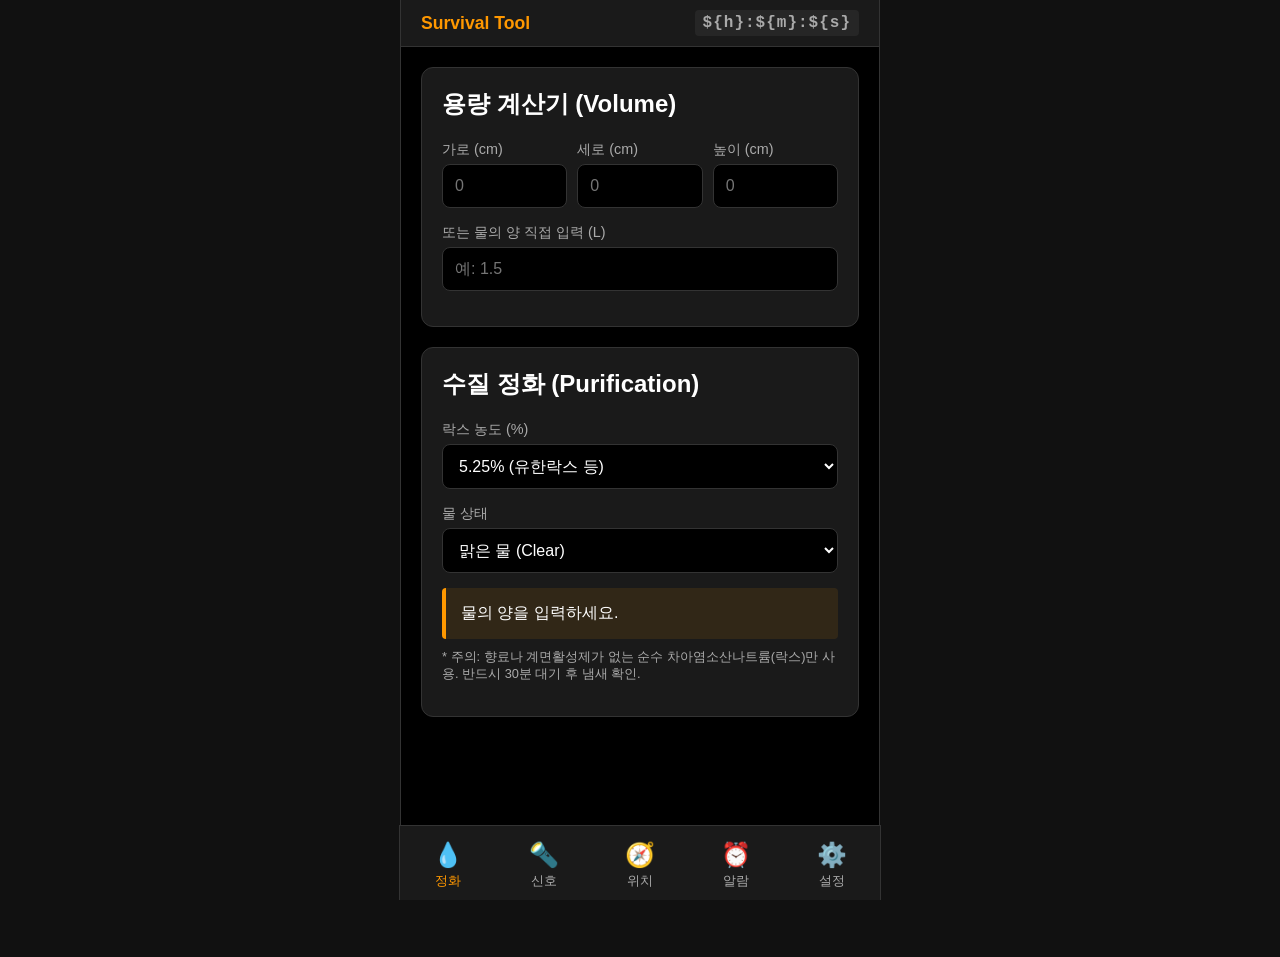
==== commit b4c2cc97: "Update Survival_tool/index.html with user requested changes (added empty lines at end)" ====
--- a/Survival_tool/index.html
+++ b/Survival_tool/index.html
@@ -785,7 +785,7 @@
             const h = String(now.getHours()).padStart(2, '0');
             const m = String(now.getMinutes()).padStart(2, '0');
             const s = String(now.getSeconds()).padStart(2, '0');
-            const timeStr = `${h}:${m}:${s}`;
+            const timeStr = `\${h}:\${m}:\${s}`;
             const clockEl = document.getElementById('current_time');
             if (clockEl) clockEl.innerText = timeStr;
         }
@@ -879,8 +879,8 @@
             const dropsNeeded = mlNeeded * 20; // 1ml ≒ 20 drops
 
             document.getElementById('water_result').innerHTML = `
-                <strong>총 물의 양:</strong> ${v.toFixed(2)} L<br>
-                <strong>필요 락스 양:</strong> 약 ${dropsNeeded.toFixed(1)} 방울 (${mlNeeded.toFixed(2)} ml)
+                <strong>총 물의 양:</strong> \${v.toFixed(2)} L<br>
+                <strong>필요 락스 양:</strong> 약 \${dropsNeeded.toFixed(1)} 방울 (\${mlNeeded.toFixed(2)} ml)
             `;
         }
 
@@ -1164,8 +1164,8 @@
                 lastHeading = heading;
 
                 const rose = document.getElementById('compass_rose');
-                if (rose) rose.style.transform = `rotate(${-currentRotation}deg)`;
-                document.getElementById('compass_text').innerText = `${Math.round(heading)}°`;
+                if (rose) rose.style.transform = `rotate(\${-currentRotation}deg)`;
+                document.getElementById('compass_text').innerText = `\${Math.round(heading)}°`;
             }
         }
 
@@ -1192,11 +1192,11 @@
             const moon = getMoonPhaseAndTimes(new Date());
 
             document.getElementById('sun_result').innerHTML = `
-                <strong>일출:</strong> ${res.sunrise}<br>
-                <strong>일몰:</strong> ${res.sunset}<br><br>
-                <strong>월령(달 위상):</strong> ${moon.phaseName}<br>
-                <strong>월출(대략):</strong> ${moon.rise}<br>
-                <strong>월몰(대략):</strong> ${moon.set}
+                <strong>일출:</strong> \${res.sunrise}<br>
+                <strong>일몰:</strong> \${res.sunset}<br><br>
+                <strong>월령(달 위상):</strong> \${moon.phaseName}<br>
+                <strong>월출(대략):</strong> \${moon.rise}<br>
+                <strong>월몰(대략):</strong> \${moon.set}
             `;
         }
 
@@ -1258,7 +1258,7 @@
             const formatTime = (h) => {
                 const hh = Math.floor(h);
                 const mm = Math.floor((h - hh) * 60);
-                return `${String(hh).padStart(2, '0')}:${String(mm).padStart(2, '0')} (오차 ±2시간)`;
+                return `\${String(hh).padStart(2, '0')}:\${String(mm).padStart(2, '0')} (오차 ±2시간)`;
             };
 
             return { phaseName: phaseName, rise: formatTime(riseHour), set: formatTime(setHour) };
@@ -1303,7 +1303,7 @@
 
             let optionsHTML = '';
             UNIT_DATA[cat].forEach(u => {
-                optionsHTML += `<option value="${u.id}">${u.name}</option>`;
+                optionsHTML += `<option value=\"\${u.id}\">\${u.name}</option>`;
             });
 
             fromSelect.innerHTML = optionsHTML;
@@ -1434,7 +1434,7 @@
             const m = Math.floor((totalSeconds % 3600) / 60);
             const s = totalSeconds % 60;
             const pad = num => String(num).padStart(2, '0');
-            document.getElementById('timer_display').innerText = `${pad(h)}:${pad(m)}:${pad(s)}`;
+            document.getElementById('timer_display').innerText = `\${pad(h)}:\${pad(m)}:\${pad(s)}`;
         }
 
         // Multi-Alarm Management
@@ -1474,7 +1474,7 @@
             appData.alarms = appData.alarms.filter(a => !idsToDelete.includes(a.id));
             saveInputs();
             renderAlarms();
-            showToast(`${idsToDelete.length}개의 알람이 삭제되었습니다.`);
+            showToast(`\${idsToDelete.length}개의 알람이 삭제되었습니다.`);
         }
 
         function renderAlarms() {
@@ -1492,11 +1492,11 @@
                 const vibeName = { 'none': '진동끔', 'long': '긴진동', 'short': '짧은진동', 'sos': 'SOS' }[alarm.vibe] || '알수없음';
 
                 item.innerHTML = `
-                    <div class="drag-handle">☰</div>
-                    <input type="checkbox" class="alarm-checkbox" data-id="${alarm.id}">
-                    <div class="alarm-info">
-                        <div class="alarm-time">${alarm.time}</div>
-                        <div class="alarm-settings-summary">${soundName} / ${vibeName} / ${alarm.duration}초</div>
+                    <div class=\"drag-handle\">☰</div>
+                    <input type=\"checkbox\" class=\"alarm-checkbox\" data-id=\"\${alarm.id}\">
+                    <div class=\"alarm-info\">
+                        <div class=\"alarm-time\">\${alarm.time}</div>
+                        <div class=\"alarm-settings-summary\">\${soundName} / \${vibeName} / \${alarm.duration}초</div>
                     </div>
                 `;
 
@@ -1545,7 +1545,7 @@
         // Main Alarm Check Loop
         setInterval(() => {
             const now = new Date();
-            const curTime = `${String(now.getHours()).padStart(2, '0')}:${String(now.getMinutes()).padStart(2, '0')}`;
+            const curTime = `\${String(now.getHours()).padStart(2, '0')}:\${String(now.getMinutes()).padStart(2, '0')}`;
             const curSec = now.getSeconds();
 
             if (appData.alarms) {
@@ -1653,7 +1653,7 @@
             flashBg(duration * 1000);
 
             if (!isTest) {
-                const msg = alarmData ? `⏰ 알람 (${alarmData.time})!` : '⏱ 타이머 완료!';
+                const msg = alarmData ? `⏰ 알람 (\${alarmData.time})!` : '⏱ 타이머 완료!';
                 showToast(msg);
             }
         }
@@ -1694,7 +1694,7 @@
             const a = document.createElement("a");
             a.href = url;
             const dateStr = new Date().toISOString().slice(0, 10);
-            a.download = `survival_backup_${dateStr}.json`;
+            a.download = `survival_backup_\${dateStr}.json`;
             document.body.appendChild(a);
             a.click();
             document.body.removeChild(a);
@@ -1735,4 +1735,6 @@
     </script>
 </body>
 
-</html>+</html>
+
+
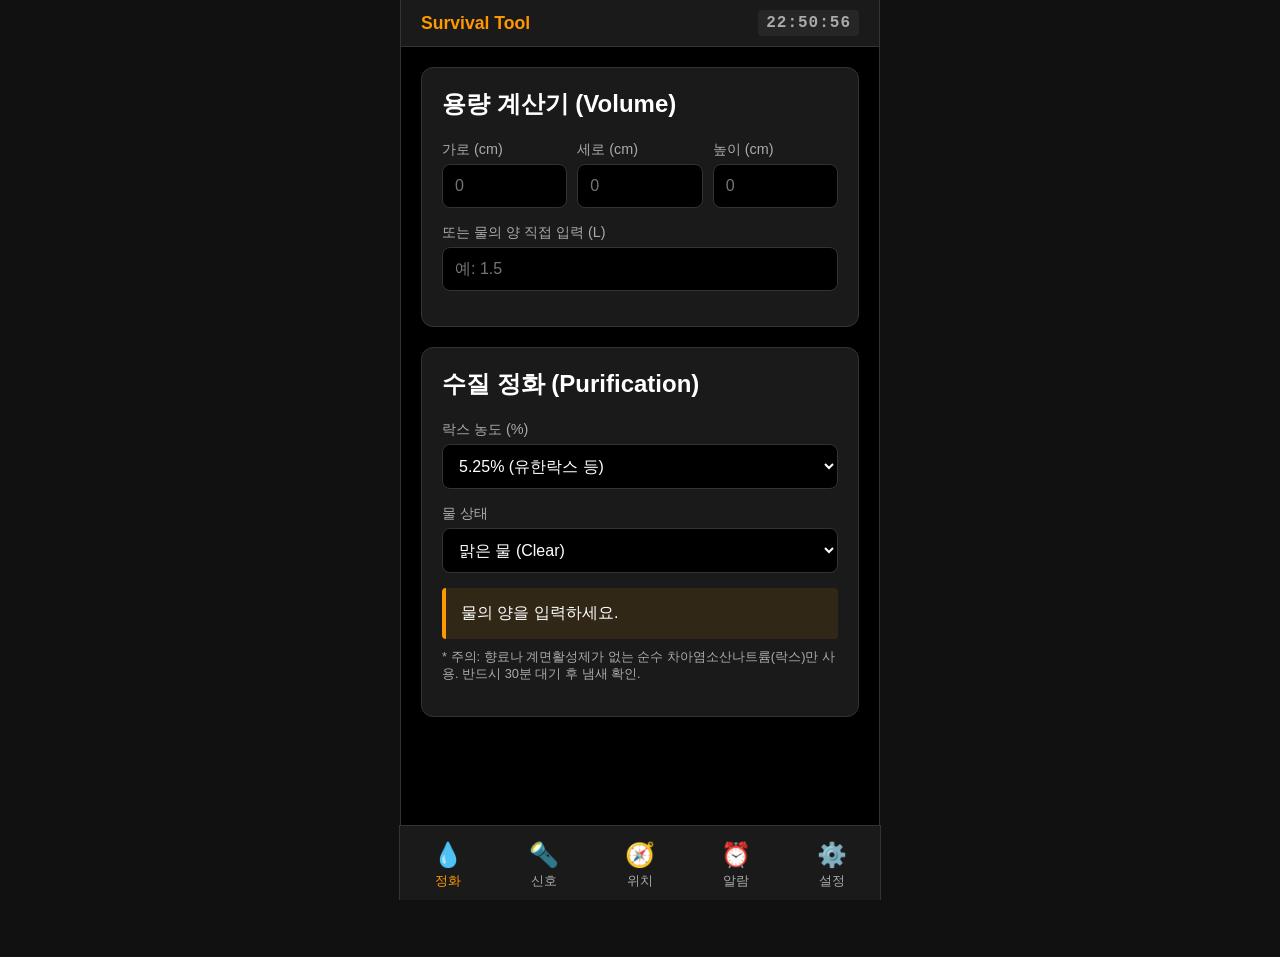
==== commit 4d83d06d: "Push Survival Tool folder with fixed template literals to Product-Builder_No2" ====
--- a/Survival_tool/index.html
+++ b/Survival_tool/index.html
@@ -290,7 +290,7 @@
             gap: 10px;
         }
 
-        .flex-row > div {
+        .flex-row>div {
             flex: 1;
         }
 
@@ -302,7 +302,7 @@
             margin: 30px auto;
             position: relative;
             background: #111;
-            box-shadow: 0 10px 25px rgba(0,0,0,0.5), inset 0 0 15px rgba(255,255,255,0.05);
+            box-shadow: 0 10px 25px rgba(0, 0, 0, 0.5), inset 0 0 15px rgba(255, 255, 255, 0.05);
             display: flex;
             align-items: center;
             justify-content: center;
@@ -376,27 +376,32 @@
         #compass_text {
             position: absolute;
             z-index: 11;
-            background: rgba(0,0,0,0.6);
+            background: rgba(0, 0, 0, 0.6);
             padding: 4px 10px;
             border-radius: 20px;
             font-size: 1.2rem;
-            border: 1px solid rgba(255,255,255,0.2);
+            border: 1px solid rgba(255, 255, 255, 0.2);
             color: var(--primary-color);
         }
 
-        /* 데스크톱 보더 구별선 */
+        /* 데스크톱 보더 구분선 */
         @media (min-width: 520px) {
-            body { background-color: #111; }
+            body {
+                background-color: #111;
+            }
+
             .container {
                 border-left: 1px solid var(--border-color);
                 border-right: 1px solid var(--border-color);
                 min-height: calc(100vh - 60px);
                 background-color: var(--bg-color);
             }
+
             .bottom-nav {
                 border-left: 1px solid var(--border-color);
                 border-right: 1px solid var(--border-color);
             }
+
             header {
                 border-left: 1px solid var(--border-color);
                 border-right: 1px solid var(--border-color);
@@ -407,30 +412,35 @@
         .alarm-item {
             display: flex;
             align-items: center;
-            background: rgba(255,255,255,0.05);
+            background: rgba(255, 255, 255, 0.05);
             padding: 10px;
             border-radius: 8px;
             margin-bottom: 8px;
             border: 1px solid var(--border-color);
             gap: 10px;
         }
+
         .alarm-item.dragging {
             opacity: 0.5;
             background: var(--surface-color);
         }
+
         .alarm-info {
             flex: 1;
             pointer-events: none;
         }
+
         .alarm-time {
             font-size: 1.1rem;
             font-weight: bold;
             color: var(--primary-color);
         }
+
         .alarm-settings-summary {
             font-size: 0.75rem;
             color: var(--text-secondary);
         }
+
         .drag-handle {
             cursor: grab;
             color: var(--text-secondary);
@@ -438,9 +448,11 @@
             padding: 5px;
             user-select: none;
         }
+
         .drag-handle:active {
             cursor: grabbing;
         }
+
         .alarm-checkbox {
             width: 20px !important;
             height: 20px;
@@ -453,8 +465,13 @@
 <body>
     <!-- 스트로보 전체 화면 오버레이 -->
     <div id="strobe_overlay" class="strobe-overlay" onclick="stopSignal()">
-        <div id="strobe_text" style="position:absolute; top:40%; left:50%; transform:translate(-50%, -50%); color:#888; font-size:2.5rem; text-align:center; pointer-events:none; font-weight:bold; letter-spacing: 5px; word-break: keep-all; width:90%;"></div>
-        <div style="position:absolute; top:60%; left:50%; transform:translate(-50%, -50%); color:#888; font-size:1.2rem; text-align:center; pointer-events:none; font-weight:bold;">화면을 터치하면 꺼집니다.</div>
+        <div id="strobe_text"
+            style="position:absolute; top:40%; left:50%; transform:translate(-50%, -50%); color:#888; font-size:2.5rem; text-align:center; pointer-events:none; font-weight:bold; letter-spacing: 5px; word-break: keep-all; width:90%;">
+        </div>
+        <div
+            style="position:absolute; top:60%; left:50%; transform:translate(-50%, -50%); color:#888; font-size:1.2rem; text-align:center; pointer-events:none; font-weight:bold;">
+            화면을 터치하면 꺼집니다.
+        </div>
     </div>
 
     <header>
@@ -511,7 +528,8 @@
                 <div class="result-box" id="water_result">
                     물의 양을 입력하세요.
                 </div>
-                <p style="font-size: 0.8rem; color: var(--text-secondary); margin-top:10px;">* 주의: 향료나 계면활성제가 없는 순수 차아염소산나트륨(락스)만 사용. 반드시 30분 대기 후 냄새 확인.</p>
+                <p style="font-size: 0.8rem; color: var(--text-secondary); margin-top:10px;">* 주의: 향료나 계면활성제가 없는 순수
+                    차아염소산나트륨(락스)만 사용. 반드시 30분 대기 후 냄새 확인.</p>
             </div>
         </div>
 
@@ -521,13 +539,17 @@
                 <h2>모스부호 (Morse Code)</h2>
                 <div class="form-group">
                     <label>텍스트 입력 (영문/숫자)</label>
-                    <input type="text" id="s_text" value="SOS" oninput="saveInputs()" onfocus="if(this.value==='SOS')this.value=''" style="text-transform: uppercase;">
+                    <input type="text" id="s_text" value="SOS" oninput="saveInputs()"
+                        onfocus="if(this.value==='SOS')this.value=''" style="text-transform: uppercase;">
                 </div>
                 <div class="form-group">
-                    <label style="display:inline-flex; align-items:center; gap:6px; cursor:pointer; border:1px solid var(--border-color); border-radius:8px; padding:10px 14px; white-space:nowrap;"><input type="checkbox" id="s_repeat" onchange="saveInputs()">반복 재생 (Loop)</label>
-                </div>
-                <div class="result-box" id="s_morse_result" style="font-size: 1.5rem; letter-spacing: 2px; word-wrap: break-word;"></div>
-                
+                    <label
+                        style="display:inline-flex; align-items:center; gap:6px; cursor:pointer; border:1px solid var(--border-color); border-radius:8px; padding:10px 14px; white-space:nowrap;"><input
+                            type="checkbox" id="s_repeat" onchange="saveInputs()">반복 재생 (Loop)</label>
+                </div>
+                <div class="result-box" id="s_morse_result"
+                    style="font-size: 1.5rem; letter-spacing: 2px; word-wrap: break-word;"></div>
+
                 <div class="flex-row">
                     <button onclick="playMorse(false)">🎵 Sound</button>
                     <button onclick="playMorse(true)">💡 Light</button>
@@ -538,7 +560,8 @@
             <div class="card">
                 <h2>긴급 스트로보 (Strobe)</h2>
                 <button class="danger" onclick="toggleStrobe()" id="btn_strobe">🚨 SOS 스트로보 시작</button>
-                <p style="font-size: 0.8rem; color: var(--text-secondary); margin-top:10px;">* 경고: 광과민성 발작을 유발할 수 있습니다. (Wake Lock 작동)</p>
+                <p style="font-size: 0.8rem; color: var(--text-secondary); margin-top:10px;">* 경고: 광과민성 발작을 유발할 수 있습니다.
+                    (Wake Lock 작동)</p>
             </div>
 
             <div class="card">
@@ -553,8 +576,9 @@
                         <input type="number" id="s_beacon_count" value="1" min="1" oninput="saveInputs()">
                     </div>
                 </div>
-                <button class="secondary" onclick="toggleBeacon()" id="btn_beacon">📡 비콘 모드 시작</button>
-                <p style="font-size: 0.8rem; color: var(--text-secondary); margin-top:10px;">* 위치 표시를 위해 일정 간격으로 강력한 섬광을 내보냅니다.</p>
+                <button class="secondary" onclick="toggleBeacon()" id="btn_beacon">📡 Beacon Start</button>
+                <p style="font-size: 0.8rem; color: var(--text-secondary); margin-top:10px;">* 위치 표시를 위해 일정 간격으로 강력한 섬광을
+                    내보냅니다.</p>
             </div>
         </div>
 
@@ -614,7 +638,8 @@
                 <div style="text-align:center; padding: 10px 0; color:var(--primary-color);">▼</div>
                 <div class="flex-row" style="align-items: center;">
                     <div class="form-group" style="margin-bottom:0; flex:1;">
-                        <input type="text" id="c_val_to" placeholder="결과" readonly style="background-color:var(--surface-color);">
+                        <input type="text" id="c_val_to" placeholder="결과" readonly
+                            style="background-color:var(--surface-color);">
                     </div>
                     <div class="form-group" style="margin-bottom:0; flex:1;">
                         <select id="c_unit_to" onchange="convertUnit()"></select>
@@ -623,7 +648,7 @@
             </div>
         </div>
 
-        <!-- 4. 알람 시스템 -->
+        <!-- 4. 알림 시스템 -->
         <div id="tab-alert" class="tab-content">
             <div class="card">
                 <h2>⏱ 타이머 (Timer)</h2>
@@ -666,20 +691,26 @@
                     </div>
                 </div>
                 <div class="flex-row" style="margin-top:10px; align-items: center;">
-                    <label style="display:inline-flex; align-items:center; gap:6px; cursor:pointer; border:1px solid var(--border-color); border-radius:8px; padding:10px 14px; white-space:nowrap; flex:none;"><input type="checkbox" id="a_repeat" onchange="saveInputs()">반복설정</label>
+                    <label
+                        style="display:inline-flex; align-items:center; gap:6px; cursor:pointer; border:1px solid var(--border-color); border-radius:8px; padding:10px 14px; white-space:nowrap; flex:none;"><input
+                            type="checkbox" id="a_repeat" onchange="saveInputs()">반복설정</label>
                     <div class="form-group" style="margin-bottom:0; flex:1; margin-left:10px;">
                         <label style="font-size:0.75rem; margin-bottom:2px;">인터벌(초)</label>
-                        <input type="number" id="t_interval" value="0" min="0" oninput="saveInputs()" style="padding: 8px;">
-                    </div>
-                </div>
-                <div class="result-box" id="timer_display_box" style="font-size: 2rem; text-align: center; font-weight: bold; display: flex; align-items: center; justify-content: center; gap: 15px;">
-                    <span id="timer_status" style="font-size: 0.9rem; color: var(--text-secondary); letter-spacing: 1px;">READY</span>
+                        <input type="number" id="t_interval" value="0" min="0" oninput="saveInputs()"
+                            style="padding: 8px;">
+                    </div>
+                </div>
+                <div class="result-box" id="timer_display_box"
+                    style="font-size: 2rem; text-align: center; font-weight: bold; display: flex; align-items: center; justify-content: center; gap: 15px;">
+                    <span id="timer_status"
+                        style="font-size: 0.9rem; color: var(--text-secondary); letter-spacing: 1px;">READY</span>
                     <span id="timer_display">00:00:00</span>
                 </div>
                 <div class="flex-row">
                     <button onclick="startTimer()" id="btn_timer_start">시작</button>
                     <button class="secondary" onclick="stopTimer()" style="white-space:nowrap;">정지/초기화</button>
-                    <button class="secondary" onclick="playAlarmSound('timer', true)" style="width:auto; flex:none; padding:12px 14px;">🔊</button>
+                    <button class="secondary" onclick="playAlarmSound('timer', true)"
+                        style="width:auto; flex:none; padding:12px 14px;">🔊</button>
                 </div>
             </div>
 
@@ -718,20 +749,22 @@
                 <div class="flex-row">
                     <button onclick="addAlarm()" style="flex:1;">➕ 추가</button>
                     <button class="danger" onclick="deleteSelectedAlarms()" style="flex:1;">🗑 삭제</button>
-                    <button class="secondary" onclick="playAlarmSound('alarm', true)" style="width:auto; flex:none; padding:12px 14px;">🔊</button>
+                    <button class="secondary" onclick="playAlarmSound('alarm', true)"
+                        style="width:auto; flex:none; padding:12px 14px;">🔊</button>
                 </div>
                 <div id="alarm_list" style="margin-top:15px;"></div>
                 <div class="result-box" id="alarm_status" style="display:none;"></div>
             </div>
         </div>
 
-        <!-- 5. 설정 및 백업 (Settings) -->
+        <!-- 5. 설정 및 백업 -->
         <div id="tab-settings" class="tab-content">
             <div class="card">
                 <h2>데이터 백업 및 복구</h2>
                 <p style="font-size: 0.9rem; color: var(--text-secondary);">인터넷 연결이 끊겼을 때를 대비해 설정과 위치 정보를 기기에 백업합니다.</p>
                 <button onclick="exportData()">💾 JSON 내보내기 (Export)</button>
-                <button class="secondary" onclick="document.getElementById('import_file').click()">📂 JSON 가져오기 (Import)</button>
+                <button class="secondary" onclick="document.getElementById('import_file').click()">📂 JSON 가져오기
+                    (Import)</button>
                 <input type="file" id="import_file" style="display: none;" accept=".json" onchange="importData(event)">
             </div>
 
@@ -785,7 +818,7 @@
             const h = String(now.getHours()).padStart(2, '0');
             const m = String(now.getMinutes()).padStart(2, '0');
             const s = String(now.getSeconds()).padStart(2, '0');
-            const timeStr = `\${h}:\${m}:\${s}`;
+            const timeStr = h + ':' + m + ':' + s;
             const clockEl = document.getElementById('current_time');
             if (clockEl) clockEl.innerText = timeStr;
         }
@@ -878,10 +911,9 @@
             const mlNeeded = (v * targetPPM) / (conc * 10);
             const dropsNeeded = mlNeeded * 20; // 1ml ≒ 20 drops
 
-            document.getElementById('water_result').innerHTML = `
-                <strong>총 물의 양:</strong> \${v.toFixed(2)} L<br>
-                <strong>필요 락스 양:</strong> 약 \${dropsNeeded.toFixed(1)} 방울 (\${mlNeeded.toFixed(2)} ml)
-            `;
+            document.getElementById('water_result').innerHTML = 
+                '<strong>총 물의 양:</strong> ' + v.toFixed(2) + ' L<br>' +
+                '<strong>필요 락스 양:</strong> 약 ' + dropsNeeded.toFixed(1) + ' 방울 (' + mlNeeded.toFixed(2) + ' ml)';
         }
 
         // === B. 신호 (Signal) 로직 ===
@@ -1164,8 +1196,8 @@
                 lastHeading = heading;
 
                 const rose = document.getElementById('compass_rose');
-                if (rose) rose.style.transform = `rotate(\${-currentRotation}deg)`;
-                document.getElementById('compass_text').innerText = `\${Math.round(heading)}°`;
+                if (rose) rose.style.transform = 'rotate(' + (-currentRotation) + 'deg)';
+                document.getElementById('compass_text').innerText = Math.round(heading) + '°';
             }
         }
 
@@ -1191,13 +1223,12 @@
             const res = getSunriseSunset(lat, lng, new Date());
             const moon = getMoonPhaseAndTimes(new Date());
 
-            document.getElementById('sun_result').innerHTML = `
-                <strong>일출:</strong> \${res.sunrise}<br>
-                <strong>일몰:</strong> \${res.sunset}<br><br>
-                <strong>월령(달 위상):</strong> \${moon.phaseName}<br>
-                <strong>월출(대략):</strong> \${moon.rise}<br>
-                <strong>월몰(대략):</strong> \${moon.set}
-            `;
+            document.getElementById('sun_result').innerHTML = 
+                '<strong>일출:</strong> ' + res.sunrise + '<br>' +
+                '<strong>일몰:</strong> ' + res.sunset + '<br><br>' +
+                '<strong>월령(달 위상):</strong> ' + moon.phaseName + '<br>' +
+                '<strong>월출(대략):</strong> ' + moon.rise + '<br>' +
+                '<strong>월몰(대략):</strong> ' + moon.set;
         }
 
         // Simplified Sunrise/Sunset Algorithm
@@ -1258,7 +1289,7 @@
             const formatTime = (h) => {
                 const hh = Math.floor(h);
                 const mm = Math.floor((h - hh) * 60);
-                return `\${String(hh).padStart(2, '0')}:\${String(mm).padStart(2, '0')} (오차 ±2시간)`;
+                return String(hh).padStart(2, '0') + ':' + String(mm).padStart(2, '0') + ' (오차 ±2시간)';
             };
 
             return { phaseName: phaseName, rise: formatTime(riseHour), set: formatTime(setHour) };
@@ -1303,7 +1334,7 @@
 
             let optionsHTML = '';
             UNIT_DATA[cat].forEach(u => {
-                optionsHTML += `<option value=\"\${u.id}\">\${u.name}</option>`;
+                optionsHTML += '<option value="' + u.id + '">' + u.name + '</option>';
             });
 
             fromSelect.innerHTML = optionsHTML;
@@ -1434,7 +1465,7 @@
             const m = Math.floor((totalSeconds % 3600) / 60);
             const s = totalSeconds % 60;
             const pad = num => String(num).padStart(2, '0');
-            document.getElementById('timer_display').innerText = `\${pad(h)}:\${pad(m)}:\${pad(s)}`;
+            document.getElementById('timer_display').innerText = pad(h) + ':' + pad(m) + ':' + pad(s);
         }
 
         // Multi-Alarm Management
@@ -1474,7 +1505,7 @@
             appData.alarms = appData.alarms.filter(a => !idsToDelete.includes(a.id));
             saveInputs();
             renderAlarms();
-            showToast(`\${idsToDelete.length}개의 알람이 삭제되었습니다.`);
+            showToast(idsToDelete.length + '개의 알람이 삭제되었습니다.');
         }
 
         function renderAlarms() {
@@ -1491,14 +1522,13 @@
                 const soundName = { 'none': '음소거', 'siren': '사이렌', 'beep_fast': '빠른비프', 'beep_slow': '느린비프' }[alarm.sound] || '알수없음';
                 const vibeName = { 'none': '진동끔', 'long': '긴진동', 'short': '짧은진동', 'sos': 'SOS' }[alarm.vibe] || '알수없음';
 
-                item.innerHTML = `
-                    <div class=\"drag-handle\">☰</div>
-                    <input type=\"checkbox\" class=\"alarm-checkbox\" data-id=\"\${alarm.id}\">
-                    <div class=\"alarm-info\">
-                        <div class=\"alarm-time\">\${alarm.time}</div>
-                        <div class=\"alarm-settings-summary\">\${soundName} / \${vibeName} / \${alarm.duration}초</div>
-                    </div>
-                `;
+                item.innerHTML = 
+                    '<div class="drag-handle">☰</div>' +
+                    '<input type="checkbox" class="alarm-checkbox" data-id="' + alarm.id + '">' +
+                    '<div class="alarm-info">' +
+                        '<div class="alarm-time">' + alarm.time + '</div>' +
+                        '<div class="alarm-settings-summary">' + soundName + ' / ' + vibeName + ' / ' + alarm.duration + '초</div>' +
+                    '</div>';
 
                 // Drag and Drop Events
                 item.addEventListener('dragstart', handleDragStart);
@@ -1545,7 +1575,7 @@
         // Main Alarm Check Loop
         setInterval(() => {
             const now = new Date();
-            const curTime = `\${String(now.getHours()).padStart(2, '0')}:\${String(now.getMinutes()).padStart(2, '0')}`;
+            const curTime = String(now.getHours()).padStart(2, '0') + ':' + String(now.getMinutes()).padStart(2, '0');
             const curSec = now.getSeconds();
 
             if (appData.alarms) {
@@ -1653,7 +1683,7 @@
             flashBg(duration * 1000);
 
             if (!isTest) {
-                const msg = alarmData ? `⏰ 알람 (\${alarmData.time})!` : '⏱ 타이머 완료!';
+                const msg = alarmData ? '⏰ 알람 (' + alarmData.time + ')!' : '⏱ 타이머 완료!';
                 showToast(msg);
             }
         }
@@ -1694,7 +1724,7 @@
             const a = document.createElement("a");
             a.href = url;
             const dateStr = new Date().toISOString().slice(0, 10);
-            a.download = `survival_backup_\${dateStr}.json`;
+            a.download = 'survival_backup_' + dateStr + '.json';
             document.body.appendChild(a);
             a.click();
             document.body.removeChild(a);
@@ -1736,5 +1766,3 @@
 </body>
 
 </html>
-
-
